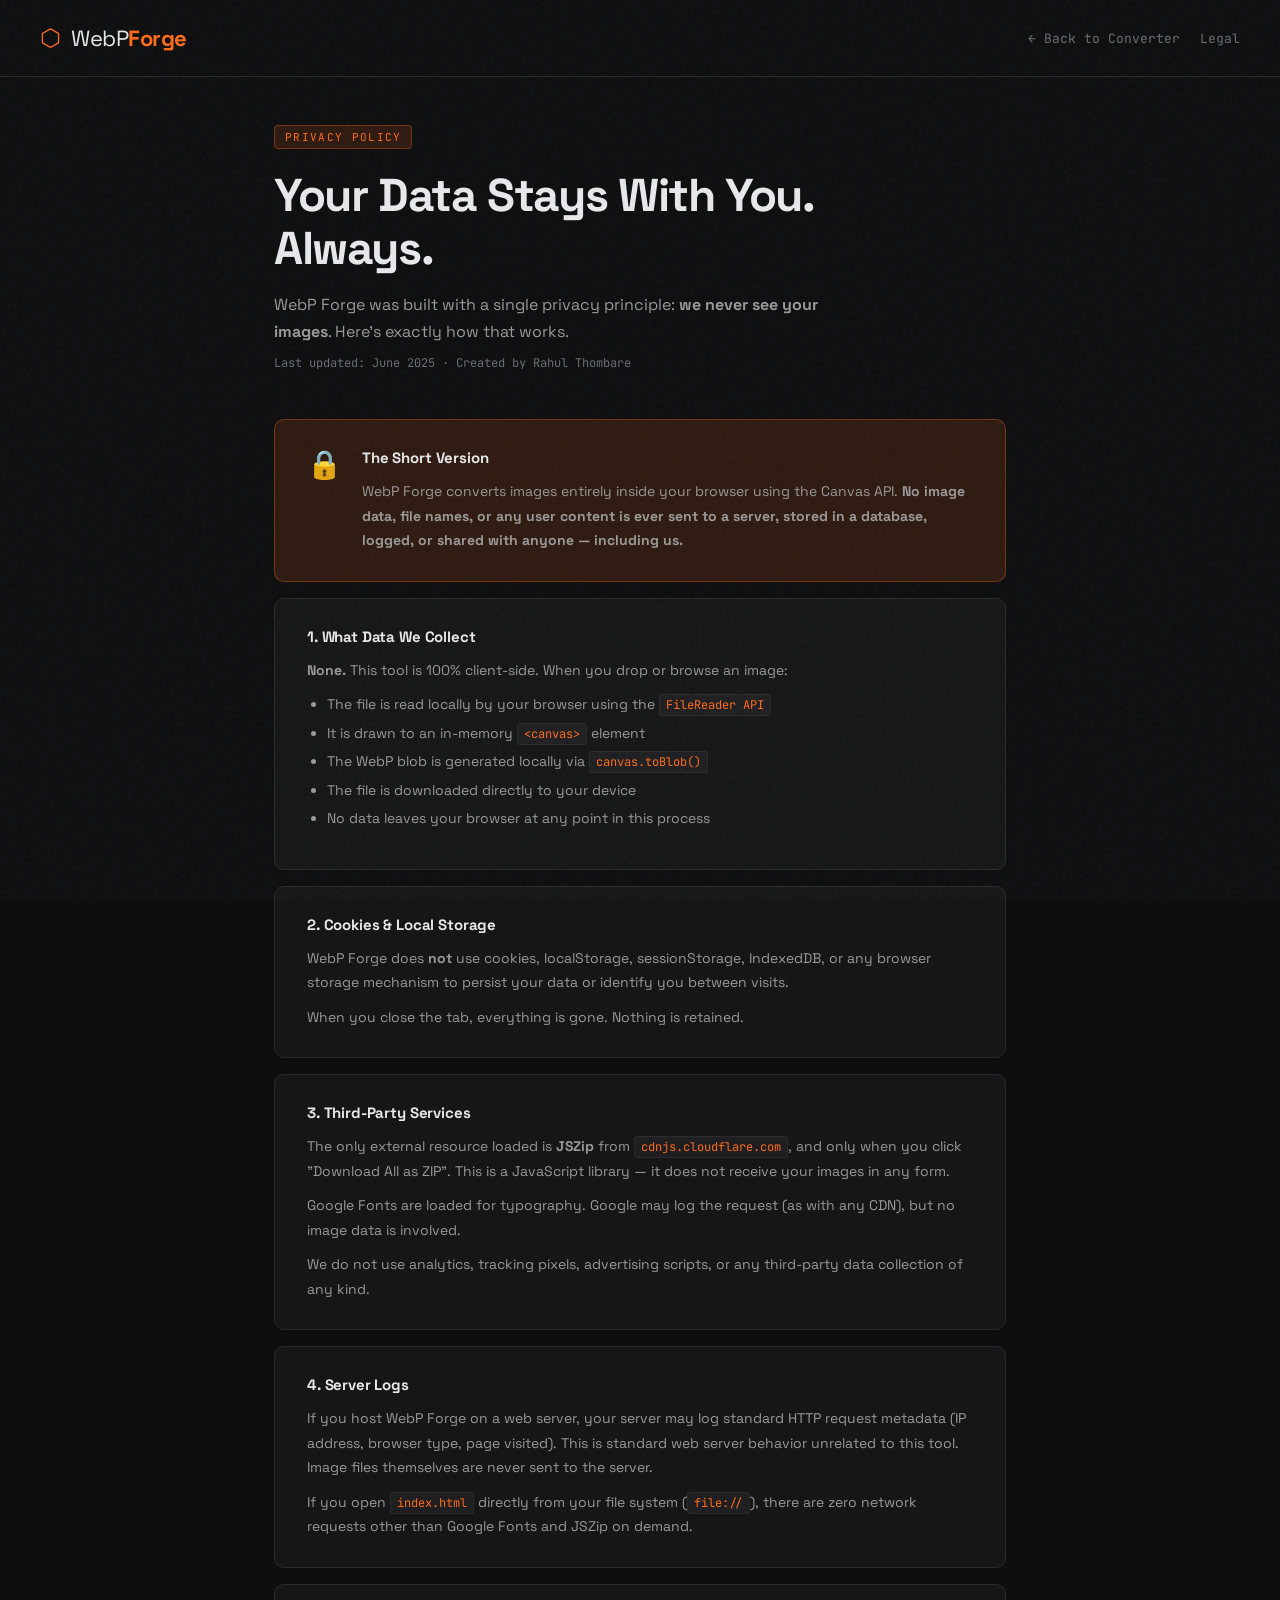
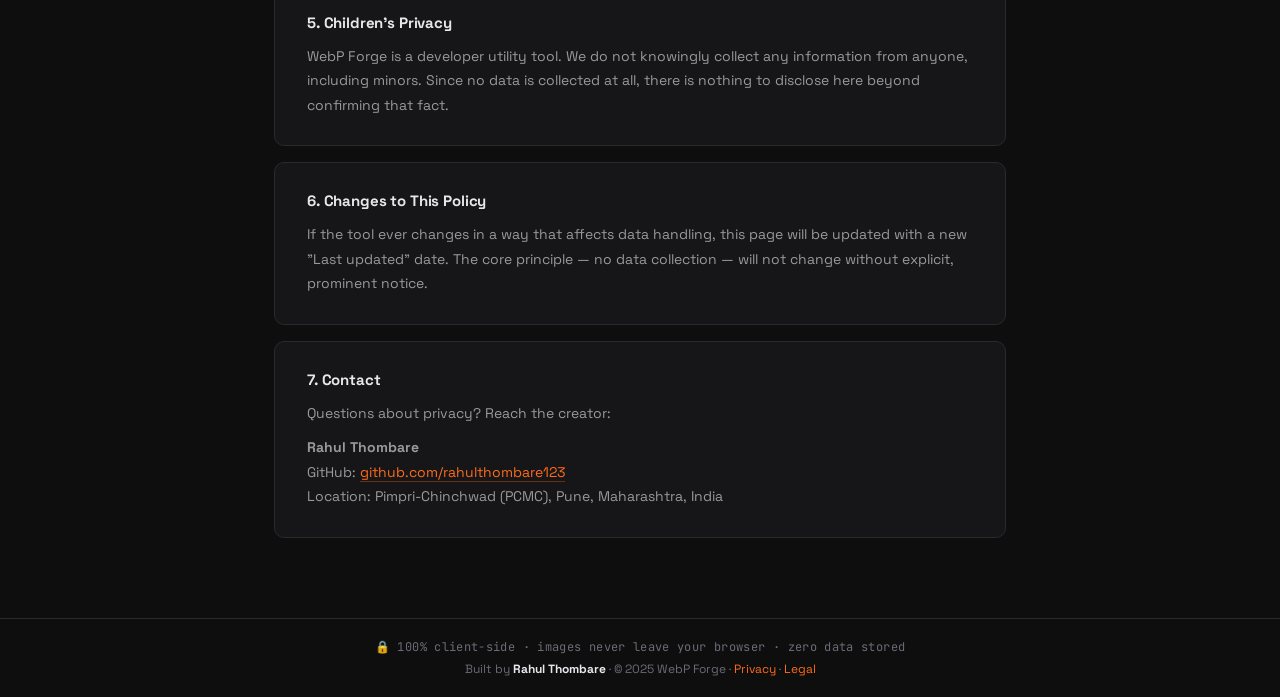
==== webp-converter/privacy.html @ e5394c6a "Add files via upload" ====
<!DOCTYPE html>
<html lang="en">
<head>
  <meta charset="UTF-8" />
  <meta name="viewport" content="width=device-width, initial-scale=1.0" />
  <title>Privacy Policy — WebP Forge</title>
  <link rel="stylesheet" href="style.css" />
  <link rel="stylesheet" href="legal.css" />
</head>
<body>
  <div class="grain"></div>

  <header>
    <div class="header-left">
      <div class="logo">
        <a href="index.html" style="text-decoration:none;display:flex;align-items:center;gap:10px;">
          <span class="logo-icon">⬡</span>
          <span class="logo-text">WebP<strong>Forge</strong></span>
        </a>
      </div>
    </div>
    <nav class="header-nav">
      <a href="index.html">← Back to Converter</a>
      <a href="legal.html">Legal</a>
    </nav>
  </header>

  <div class="legal-page">
    <div class="legal-hero">
      <span class="legal-tag">Privacy Policy</span>
      <h1>Your Data Stays With You.<br>Always.</h1>
      <p class="legal-lead">WebP Forge was built with a single privacy principle: <strong>we never see your images</strong>. Here's exactly how that works.</p>
      <p class="legal-date">Last updated: June 2025 · Created by Rahul Thombare</p>
    </div>

    <div class="legal-body">

      <div class="policy-card highlight-card">
        <div class="policy-icon">🔒</div>
        <div>
          <h2>The Short Version</h2>
          <p>WebP Forge converts images entirely inside your browser using the Canvas API. <strong>No image data, file names, or any user content is ever sent to a server, stored in a database, logged, or shared with anyone — including us.</strong></p>
        </div>
      </div>

      <div class="policy-card">
        <h2>1. What Data We Collect</h2>
        <p><strong>None.</strong> This tool is 100% client-side. When you drop or browse an image:</p>
        <ul>
          <li>The file is read locally by your browser using the <code>FileReader API</code></li>
          <li>It is drawn to an in-memory <code>&lt;canvas&gt;</code> element</li>
          <li>The WebP blob is generated locally via <code>canvas.toBlob()</code></li>
          <li>The file is downloaded directly to your device</li>
          <li>No data leaves your browser at any point in this process</li>
        </ul>
      </div>

      <div class="policy-card">
        <h2>2. Cookies & Local Storage</h2>
        <p>WebP Forge does <strong>not</strong> use cookies, localStorage, sessionStorage, IndexedDB, or any browser storage mechanism to persist your data or identify you between visits.</p>
        <p>When you close the tab, everything is gone. Nothing is retained.</p>
      </div>

      <div class="policy-card">
        <h2>3. Third-Party Services</h2>
        <p>The only external resource loaded is <strong>JSZip</strong> from <code>cdnjs.cloudflare.com</code>, and only when you click "Download All as ZIP". This is a JavaScript library — it does not receive your images in any form.</p>
        <p>Google Fonts are loaded for typography. Google may log the request (as with any CDN), but no image data is involved.</p>
        <p>We do not use analytics, tracking pixels, advertising scripts, or any third-party data collection of any kind.</p>
      </div>

      <div class="policy-card">
        <h2>4. Server Logs</h2>
        <p>If you host WebP Forge on a web server, your server may log standard HTTP request metadata (IP address, browser type, page visited). This is standard web server behavior unrelated to this tool. Image files themselves are never sent to the server.</p>
        <p>If you open <code>index.html</code> directly from your file system (<code>file://</code>), there are zero network requests other than Google Fonts and JSZip on demand.</p>
      </div>

      <div class="policy-card">
        <h2>5. Children's Privacy</h2>
        <p>WebP Forge is a developer utility tool. We do not knowingly collect any information from anyone, including minors. Since no data is collected at all, there is nothing to disclose here beyond confirming that fact.</p>
      </div>

      <div class="policy-card">
        <h2>6. Changes to This Policy</h2>
        <p>If the tool ever changes in a way that affects data handling, this page will be updated with a new "Last updated" date. The core principle — no data collection — will not change without explicit, prominent notice.</p>
      </div>

      <div class="policy-card">
        <h2>7. Contact</h2>
        <p>Questions about privacy? Reach the creator:</p>
        <p><strong>Rahul Thombare</strong><br/>
        GitHub: <a href="https://github.com/rahulthombare123" target="_blank" rel="noopener">github.com/rahulthombare123</a><br/>
        Location: Pimpri-Chinchwad (PCMC), Pune, Maharashtra, India</p>
      </div>

    </div>
  </div>

  <footer>
    <div class="footer-inner">
      <p class="footer-privacy">🔒 100% client-side · images never leave your browser · zero data stored</p>
      <p class="footer-credit">Built by <strong>Rahul Thombare</strong> · © 2025 WebP Forge · <a href="privacy.html">Privacy</a> · <a href="legal.html">Legal</a></p>
    </div>
  </footer>
</body>
</html>
---- webp-converter/style.css ----
/* ============================================================
   WebP Forge — style.css
   Aesthetic: dark industrial workbench, orange forge accent
   ============================================================ */

@import url('https://fonts.googleapis.com/css2?family=Space+Grotesk:wght@400;500;600;700&family=JetBrains+Mono:wght@400;600&display=swap');

/* ── Tokens ── */
:root {
  --bg:          #0e0e0f;
  --surface:     #161618;
  --surface-2:   #1f1f22;
  --border:      #2a2a2e;
  --accent:      #ff6b1a;
  --accent-dim:  #ff6b1a22;
  --accent-glow: #ff6b1a55;
  --text:        #e8e8ec;
  --text-muted:  #6b6b75;
  --text-dim:    #999;
  --success:     #3ecf8e;
  --radius:      8px;
  --mono:        'JetBrains Mono', monospace;
  --sans:        'Space Grotesk', sans-serif;
}

*, *::before, *::after { box-sizing: border-box; margin: 0; padding: 0; }

html { scroll-behavior: smooth; }

body {
  background: var(--bg);
  color: var(--text);
  font-family: var(--sans);
  min-height: 100vh;
  display: flex;
  flex-direction: column;
  position: relative;
  overflow-x: hidden;
}

/* Grain texture overlay */
.grain {
  pointer-events: none;
  position: fixed;
  inset: 0;
  z-index: 999;
  opacity: 0.035;
  background-image: url("data:image/svg+xml,%3Csvg viewBox='0 0 256 256' xmlns='http://www.w3.org/2000/svg'%3E%3Cfilter id='noise'%3E%3CfeTurbulence type='fractalNoise' baseFrequency='0.9' numOctaves='4' stitchTiles='stitch'/%3E%3C/filter%3E%3Crect width='100%25' height='100%25' filter='url(%23noise)'/%3E%3C/svg%3E");
}

/* ── Header ── */
header {
  padding: 24px 40px;
  border-bottom: 1px solid var(--border);
  display: flex;
  align-items: center;
  gap: 20px;
  flex-wrap: wrap;
}

.header-left {
  display: flex;
  flex-direction: column;
  gap: 4px;
}

.logo {
  display: flex;
  align-items: center;
  gap: 10px;
}

.logo-icon {
  font-size: 24px;
  color: var(--accent);
  line-height: 1;
}

.logo-text {
  font-size: 22px;
  font-weight: 400;
  letter-spacing: -0.5px;
  color: var(--text);
}
.logo-text strong {
  font-weight: 700;
  color: var(--accent);
}

.tagline {
  font-size: 12px;
  color: var(--text-muted);
  font-family: var(--mono);
}

.header-nav {
  display: flex;
  gap: 20px;
  align-items: center;
  margin-left: auto;
}
.header-nav a {
  font-size: 13px;
  font-family: var(--mono);
  color: var(--text-muted);
  text-decoration: none;
  transition: color 0.15s;
}
.header-nav a:hover { color: var(--accent); }

/* ── Main ── */
main {
  flex: 1;
  max-width: 900px;
  width: 100%;
  margin: 0 auto;
  padding: 40px 24px 60px;
  display: flex;
  flex-direction: column;
  gap: 28px;
}

/* ── Drop Zone ── */
.drop-zone {
  border: 2px dashed var(--border);
  border-radius: 12px;
  background: var(--surface);
  transition: border-color 0.2s, background 0.2s, box-shadow 0.2s;
  cursor: pointer;
  position: relative;
}

.drop-zone:hover,
.drop-zone.drag-over {
  border-color: var(--accent);
  background: var(--accent-dim);
  box-shadow: 0 0 32px var(--accent-glow);
}

.drop-inner {
  display: flex;
  flex-direction: column;
  align-items: center;
  justify-content: center;
  padding: 56px 24px;
  gap: 10px;
  text-align: center;
}

.drop-icon {
  color: var(--accent);
  margin-bottom: 8px;
  opacity: 0.85;
}

.drop-label {
  font-size: 18px;
  font-weight: 600;
  color: var(--text);
}

.drop-sub {
  font-size: 12px;
  font-family: var(--mono);
  color: var(--text-muted);
  letter-spacing: 0.04em;
}

.btn-browse {
  margin-top: 12px;
  padding: 10px 28px;
  background: var(--accent);
  color: #0e0e0f;
  font-family: var(--sans);
  font-size: 14px;
  font-weight: 700;
  border-radius: var(--radius);
  cursor: pointer;
  transition: opacity 0.15s, transform 0.1s;
  border: none;
  letter-spacing: 0.02em;
}
.btn-browse:hover { opacity: 0.88; transform: translateY(-1px); }
.btn-browse:active { transform: translateY(0); }

/* ── Controls Bar ── */
.controls-bar {
  display: flex;
  align-items: center;
  gap: 28px;
  background: var(--surface);
  border: 1px solid var(--border);
  border-radius: 10px;
  padding: 18px 24px;
  flex-wrap: wrap;
}

.control-group {
  display: flex;
  flex-direction: column;
  gap: 6px;
}

.control-group label {
  font-size: 11px;
  font-family: var(--mono);
  color: var(--text-muted);
  letter-spacing: 0.08em;
  text-transform: uppercase;
}

.slider-row {
  display: flex;
  align-items: center;
  gap: 12px;
}

input[type="range"] {
  -webkit-appearance: none;
  width: 180px;
  height: 4px;
  background: var(--border);
  border-radius: 2px;
  outline: none;
  cursor: pointer;
}
input[type="range"]::-webkit-slider-thumb {
  -webkit-appearance: none;
  width: 16px;
  height: 16px;
  border-radius: 50%;
  background: var(--accent);
  cursor: pointer;
  box-shadow: 0 0 8px var(--accent-glow);
  transition: transform 0.1s;
}
input[type="range"]::-webkit-slider-thumb:hover { transform: scale(1.2); }

.quality-val {
  font-family: var(--mono);
  font-weight: 600;
  font-size: 16px;
  color: var(--accent);
  min-width: 28px;
}

.format-badge {
  font-family: var(--mono);
  font-size: 13px;
  font-weight: 600;
  color: var(--accent);
  background: var(--accent-dim);
  border: 1px solid var(--accent);
  border-radius: 4px;
  padding: 4px 10px;
  letter-spacing: 0.06em;
}

.btn-convert {
  margin-left: auto;
  padding: 11px 32px;
  background: var(--accent);
  color: #0e0e0f;
  font-family: var(--sans);
  font-size: 14px;
  font-weight: 700;
  border: none;
  border-radius: var(--radius);
  cursor: pointer;
  transition: opacity 0.15s, transform 0.1s, box-shadow 0.2s;
  letter-spacing: 0.02em;
}
.btn-convert:hover:not(:disabled) {
  opacity: 0.88;
  transform: translateY(-1px);
  box-shadow: 0 4px 20px var(--accent-glow);
}
.btn-convert:disabled {
  opacity: 0.3;
  cursor: not-allowed;
}

/* ── Results Grid ── */
.results {
  display: grid;
  grid-template-columns: repeat(auto-fill, minmax(260px, 1fr));
  gap: 16px;
}

/* ── Card ── */
.card {
  background: var(--surface);
  border: 1px solid var(--border);
  border-radius: 10px;
  overflow: hidden;
  display: flex;
  flex-direction: column;
  transition: border-color 0.2s;
  animation: fadeUp 0.3s ease both;
}
.card:hover { border-color: var(--border); }
.card.done { border-color: var(--success); }

@keyframes fadeUp {
  from { opacity: 0; transform: translateY(12px); }
  to   { opacity: 1; transform: translateY(0); }
}

.card-thumb {
  width: 100%;
  height: 160px;
  object-fit: cover;
  background: var(--surface-2);
  display: block;
}

.card-thumb-placeholder {
  width: 100%;
  height: 160px;
  background: var(--surface-2);
  display: flex;
  align-items: center;
  justify-content: center;
  color: var(--text-muted);
  font-size: 32px;
}

.card-body {
  padding: 14px 16px;
  display: flex;
  flex-direction: column;
  gap: 6px;
  flex: 1;
}

.card-name {
  font-size: 13px;
  font-weight: 600;
  color: var(--text);
  white-space: nowrap;
  overflow: hidden;
  text-overflow: ellipsis;
}

.card-meta {
  display: flex;
  gap: 10px;
  font-size: 11px;
  font-family: var(--mono);
  color: var(--text-muted);
}

.card-meta .size-orig { color: var(--text-muted); }
.card-meta .size-new  { color: var(--success); font-weight: 600; }

.card-status {
  font-size: 11px;
  font-family: var(--mono);
  color: var(--text-muted);
  display: flex;
  align-items: center;
  gap: 6px;
}

.card-status.converting { color: var(--accent); }
.card-status.done       { color: var(--success); }
.card-status.error      { color: #ff4d4d; }

.card-progress {
  height: 3px;
  border-radius: 2px;
  background: var(--border);
  overflow: hidden;
  margin-top: 4px;
}

.card-progress-bar {
  height: 100%;
  border-radius: 2px;
  background: var(--accent);
  width: 0%;
  transition: width 0.4s ease;
}
.card.done .card-progress-bar { background: var(--success); width: 100%; }

.card-footer {
  padding: 0 16px 14px;
}

.btn-dl {
  width: 100%;
  padding: 8px;
  background: transparent;
  border: 1px solid var(--border);
  border-radius: var(--radius);
  color: var(--text);
  font-family: var(--sans);
  font-size: 13px;
  font-weight: 500;
  cursor: pointer;
  transition: border-color 0.15s, color 0.15s, background 0.15s;
  display: flex;
  align-items: center;
  justify-content: center;
  gap: 7px;
}
.btn-dl:hover {
  border-color: var(--success);
  color: var(--success);
  background: #3ecf8e0f;
}
.btn-dl:disabled {
  opacity: 0.35;
  cursor: not-allowed;
}

/* ── Download All ── */
.download-all-wrap {
  display: flex;
  align-items: center;
  gap: 20px;
  flex-wrap: wrap;
  justify-content: center;
  padding-top: 8px;
}

.btn-download-all {
  padding: 14px 44px;
  background: transparent;
  border: 2px solid var(--accent);
  color: var(--accent);
  font-family: var(--sans);
  font-size: 15px;
  font-weight: 700;
  border-radius: var(--radius);
  cursor: pointer;
  letter-spacing: 0.03em;
  transition: background 0.15s, color 0.15s, box-shadow 0.2s;
}
.btn-download-all:hover {
  background: var(--accent);
  color: #0e0e0f;
  box-shadow: 0 4px 24px var(--accent-glow);
}

.size-saved {
  font-size: 12px;
  font-family: var(--mono);
  color: var(--success);
}

/* ── Footer ── */
footer {
  border-top: 1px solid var(--border);
  padding: 20px 40px;
  text-align: center;
}
.footer-inner {
  display: flex;
  flex-direction: column;
  align-items: center;
  gap: 5px;
}
.footer-privacy {
  font-size: 11px;
  font-family: var(--mono);
  color: var(--text-muted);
  letter-spacing: 0.03em;
}
.footer-credit {
  font-size: 12px;
  color: var(--text-muted);
}
.footer-credit a {
  color: var(--accent);
  text-decoration: none;
}
.footer-credit strong { color: var(--text); }

/* ── Responsive ── */
@media (max-width: 600px) {
  header { padding: 18px 20px; gap: 10px; flex-direction: column; align-items: flex-start; }
  .header-nav { margin-left: 0; }
  main { padding: 28px 16px 48px; }
  .controls-bar { gap: 16px; }
  .btn-convert { margin-left: 0; width: 100%; }
  input[type="range"] { width: 140px; }
}
---- webp-converter/legal.css ----
/* ============================================================
   legal.css — shared styles for privacy.html & legal.html
   ============================================================ */

/* Header tweaks for legal pages */
.header-left { display: flex; flex-direction: column; gap: 4px; }

.header-nav {
  display: flex;
  gap: 20px;
  align-items: center;
  margin-left: auto;
}
.header-nav a {
  font-size: 13px;
  font-family: var(--mono);
  color: var(--text-muted);
  text-decoration: none;
  transition: color 0.15s;
}
.header-nav a:hover { color: var(--accent); }

/* Legal page layout */
.legal-page {
  max-width: 780px;
  margin: 0 auto;
  padding: 48px 24px 80px;
}

.legal-hero {
  margin-bottom: 48px;
}

.legal-tag {
  display: inline-block;
  font-family: var(--mono);
  font-size: 11px;
  letter-spacing: 0.12em;
  text-transform: uppercase;
  color: var(--accent);
  background: var(--accent-dim);
  border: 1px solid var(--accent-glow);
  border-radius: 4px;
  padding: 4px 10px;
  margin-bottom: 20px;
}

.legal-hero h1 {
  font-size: clamp(28px, 5vw, 46px);
  font-weight: 700;
  line-height: 1.15;
  letter-spacing: -0.03em;
  color: var(--text);
  margin-bottom: 16px;
}

.legal-lead {
  font-size: 16px;
  color: var(--text-dim);
  line-height: 1.7;
  max-width: 600px;
  margin-bottom: 10px;
}

.legal-date {
  font-family: var(--mono);
  font-size: 12px;
  color: var(--text-muted);
}

/* Policy cards */
.legal-body {
  display: flex;
  flex-direction: column;
  gap: 16px;
}

.policy-card {
  background: var(--surface);
  border: 1px solid var(--border);
  border-radius: 10px;
  padding: 28px 32px;
}

.policy-card.highlight-card {
  border-color: var(--accent-glow);
  background: var(--accent-dim);
  display: flex;
  gap: 20px;
  align-items: flex-start;
}

.policy-icon {
  font-size: 28px;
  line-height: 1;
  flex-shrink: 0;
  margin-top: 2px;
}

.policy-card h2 {
  font-size: 15px;
  font-weight: 700;
  color: var(--text);
  margin-bottom: 12px;
  letter-spacing: -0.01em;
}

.policy-card p {
  font-size: 14px;
  color: var(--text-dim);
  line-height: 1.75;
  margin-bottom: 10px;
}
.policy-card p:last-child { margin-bottom: 0; }

.policy-card ul {
  padding-left: 20px;
  margin: 10px 0;
}
.policy-card ul li {
  font-size: 14px;
  color: var(--text-dim);
  line-height: 1.75;
  margin-bottom: 4px;
}

.policy-card a {
  color: var(--accent);
  text-decoration: none;
  border-bottom: 1px solid var(--accent-glow);
  transition: border-color 0.15s;
}
.policy-card a:hover { border-color: var(--accent); }

.policy-card code {
  font-family: var(--mono);
  font-size: 12px;
  background: var(--surface-2);
  border: 1px solid var(--border);
  border-radius: 3px;
  padding: 2px 6px;
  color: var(--accent);
}

.code-block {
  background: var(--bg);
  border: 1px solid var(--border);
  border-radius: 8px;
  padding: 20px 24px;
  margin: 16px 0;
}
.code-block p {
  font-family: var(--mono);
  font-size: 12px;
  color: var(--text-muted);
  line-height: 1.8;
  margin-bottom: 8px;
}
.code-block p:last-child { margin-bottom: 0; }

/* Footer */
.footer-inner {
  display: flex;
  flex-direction: column;
  align-items: center;
  gap: 6px;
}
.footer-privacy {
  font-size: 12px;
  font-family: var(--mono);
  color: var(--text-muted);
  letter-spacing: 0.03em;
}
.footer-credit {
  font-size: 12px;
  color: var(--text-muted);
}
.footer-credit a {
  color: var(--accent);
  text-decoration: none;
}
.footer-credit strong {
  color: var(--text);
}

/* Responsive */
@media (max-width: 600px) {
  .legal-page { padding: 32px 16px 60px; }
  .policy-card { padding: 20px; }
  .policy-card.highlight-card { flex-direction: column; gap: 12px; }
  .header-nav { display: none; }
}
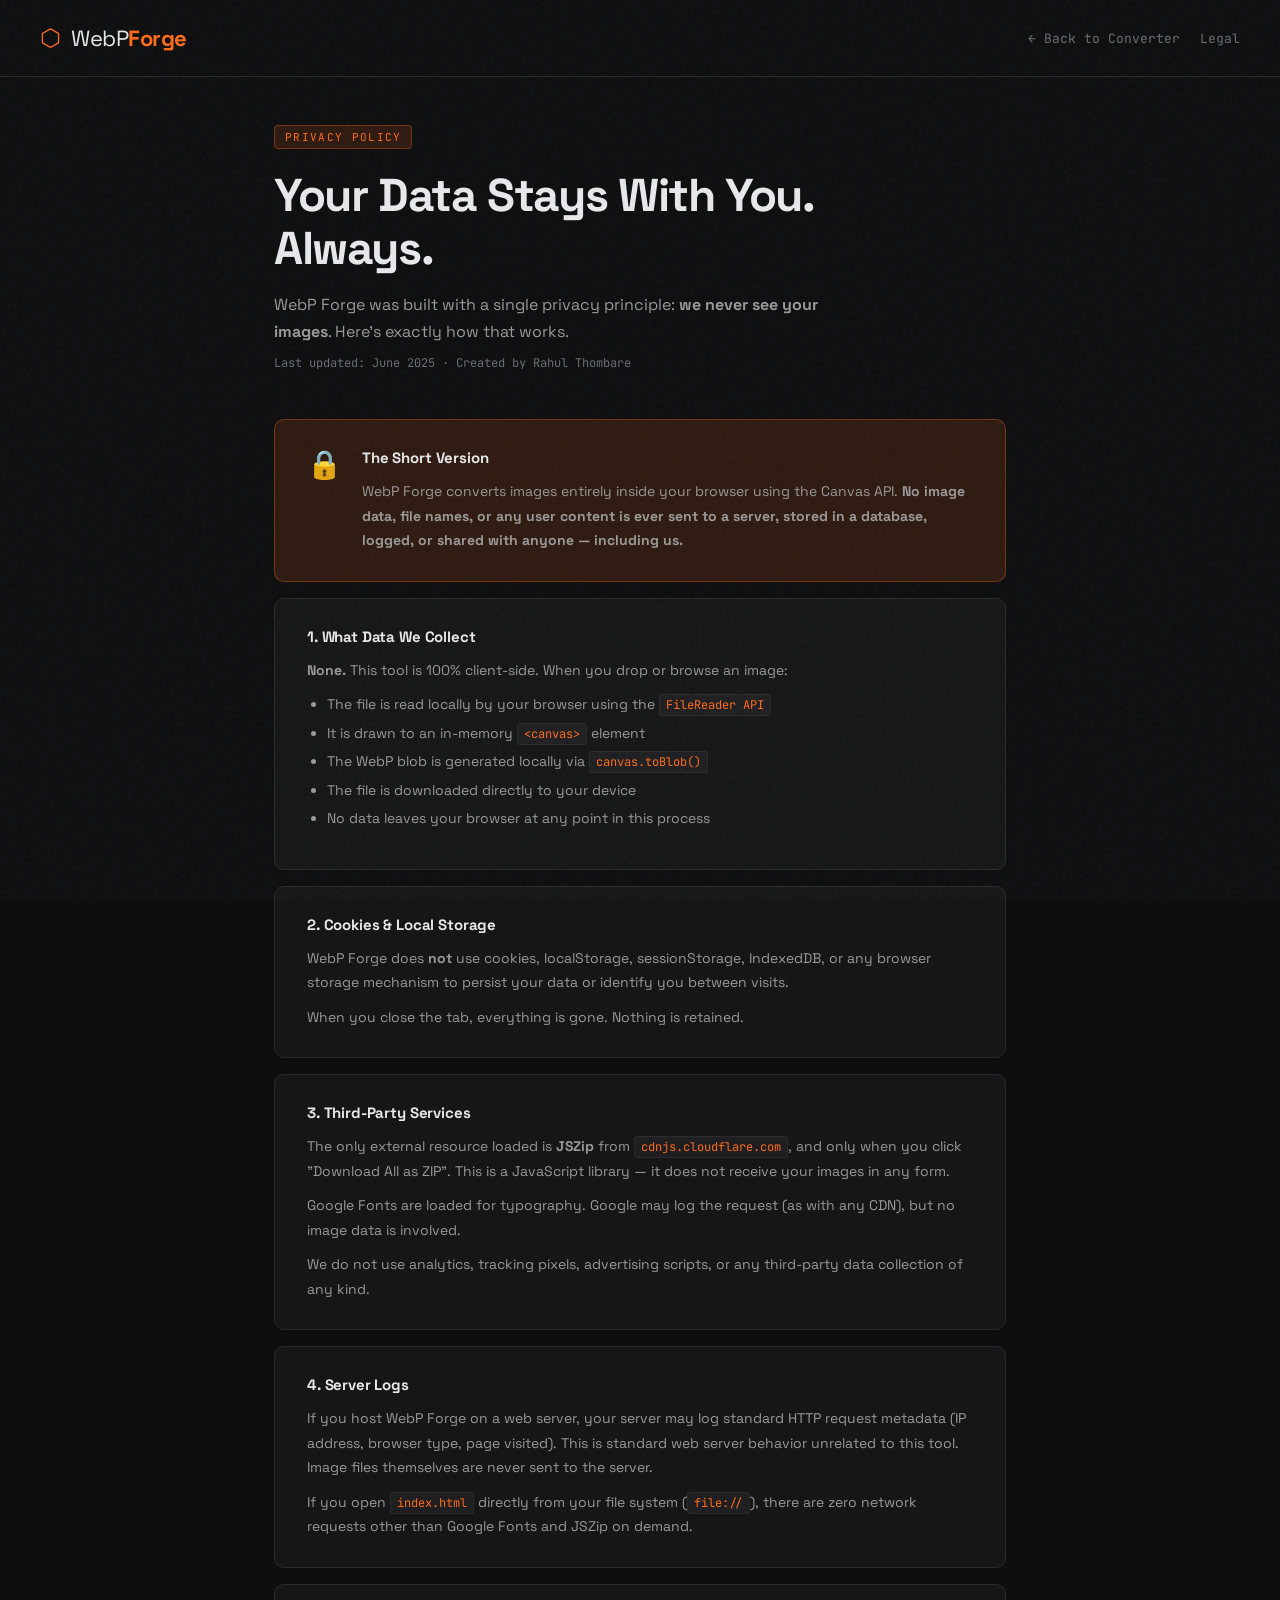
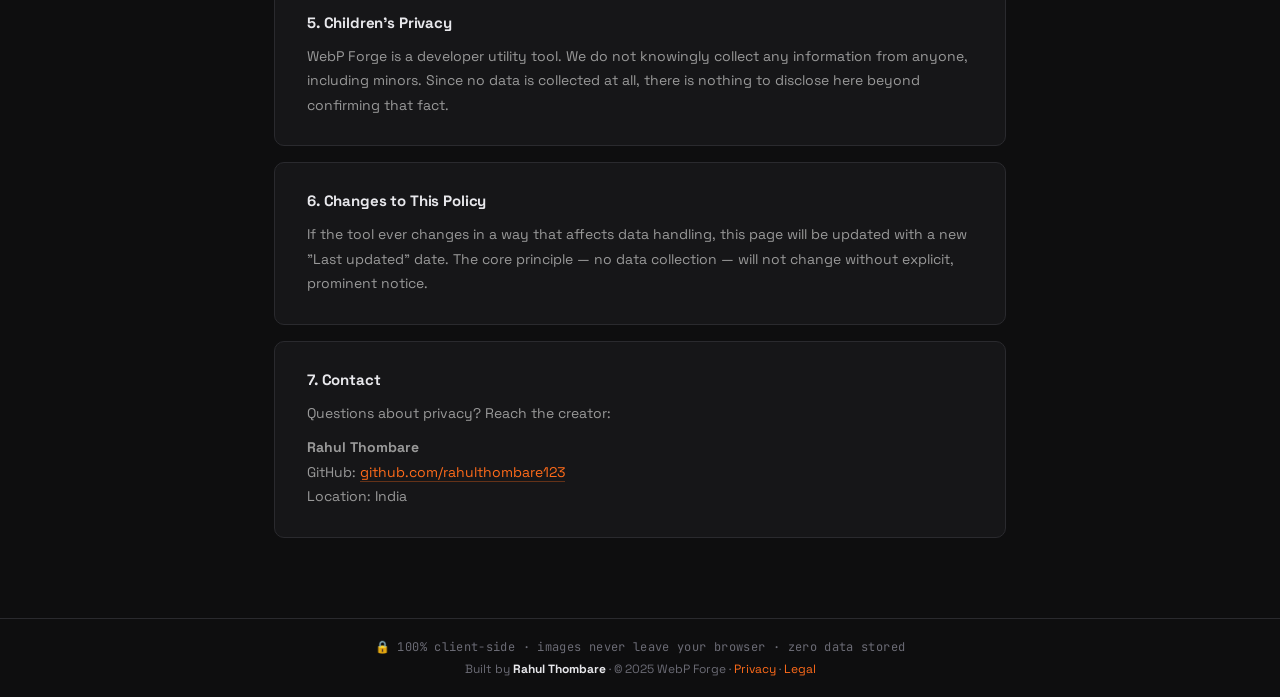
==== commit ae0e1657: "Update location information in privacy.html" ====
--- a/webp-converter/privacy.html
+++ b/webp-converter/privacy.html
@@ -89,7 +89,7 @@
         <p>Questions about privacy? Reach the creator:</p>
         <p><strong>Rahul Thombare</strong><br/>
         GitHub: <a href="https://github.com/rahulthombare123" target="_blank" rel="noopener">github.com/rahulthombare123</a><br/>
-        Location: Pimpri-Chinchwad (PCMC), Pune, Maharashtra, India</p>
+        Location: India</p>
       </div>
 
     </div>
